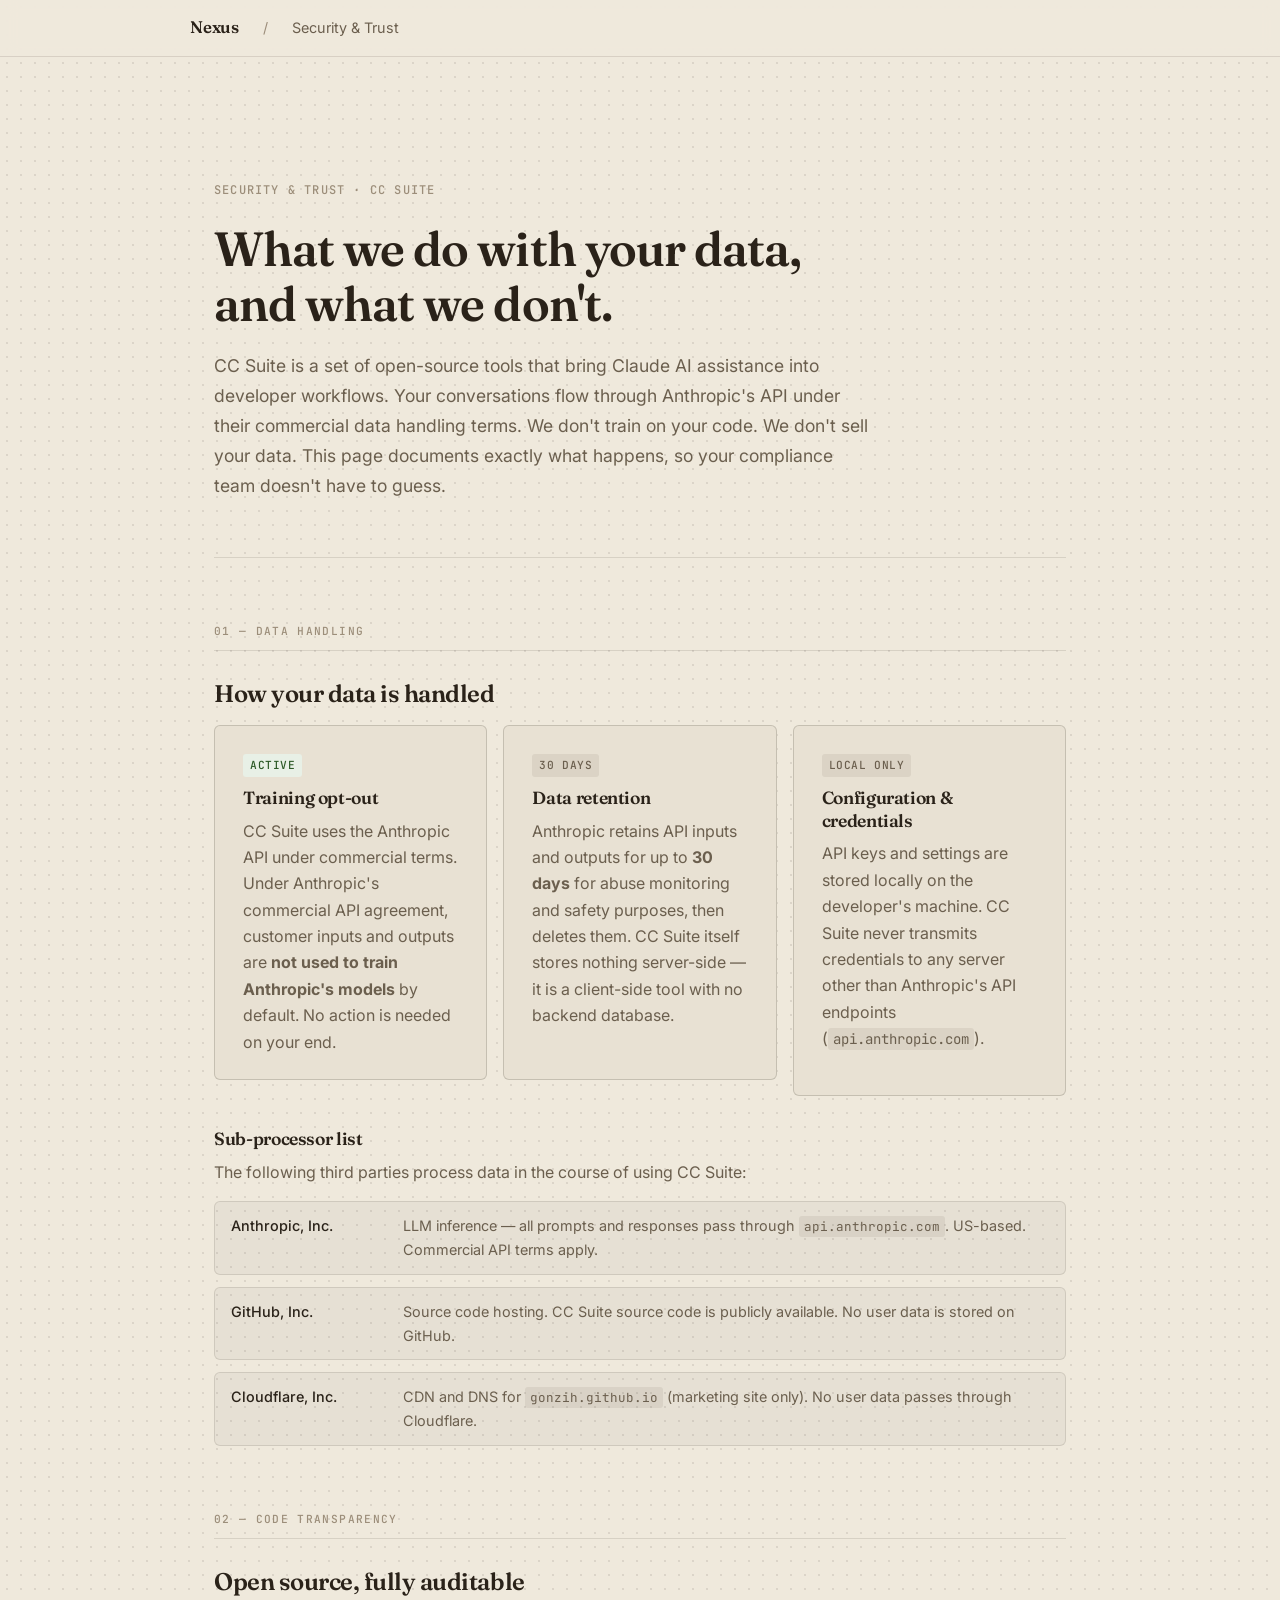
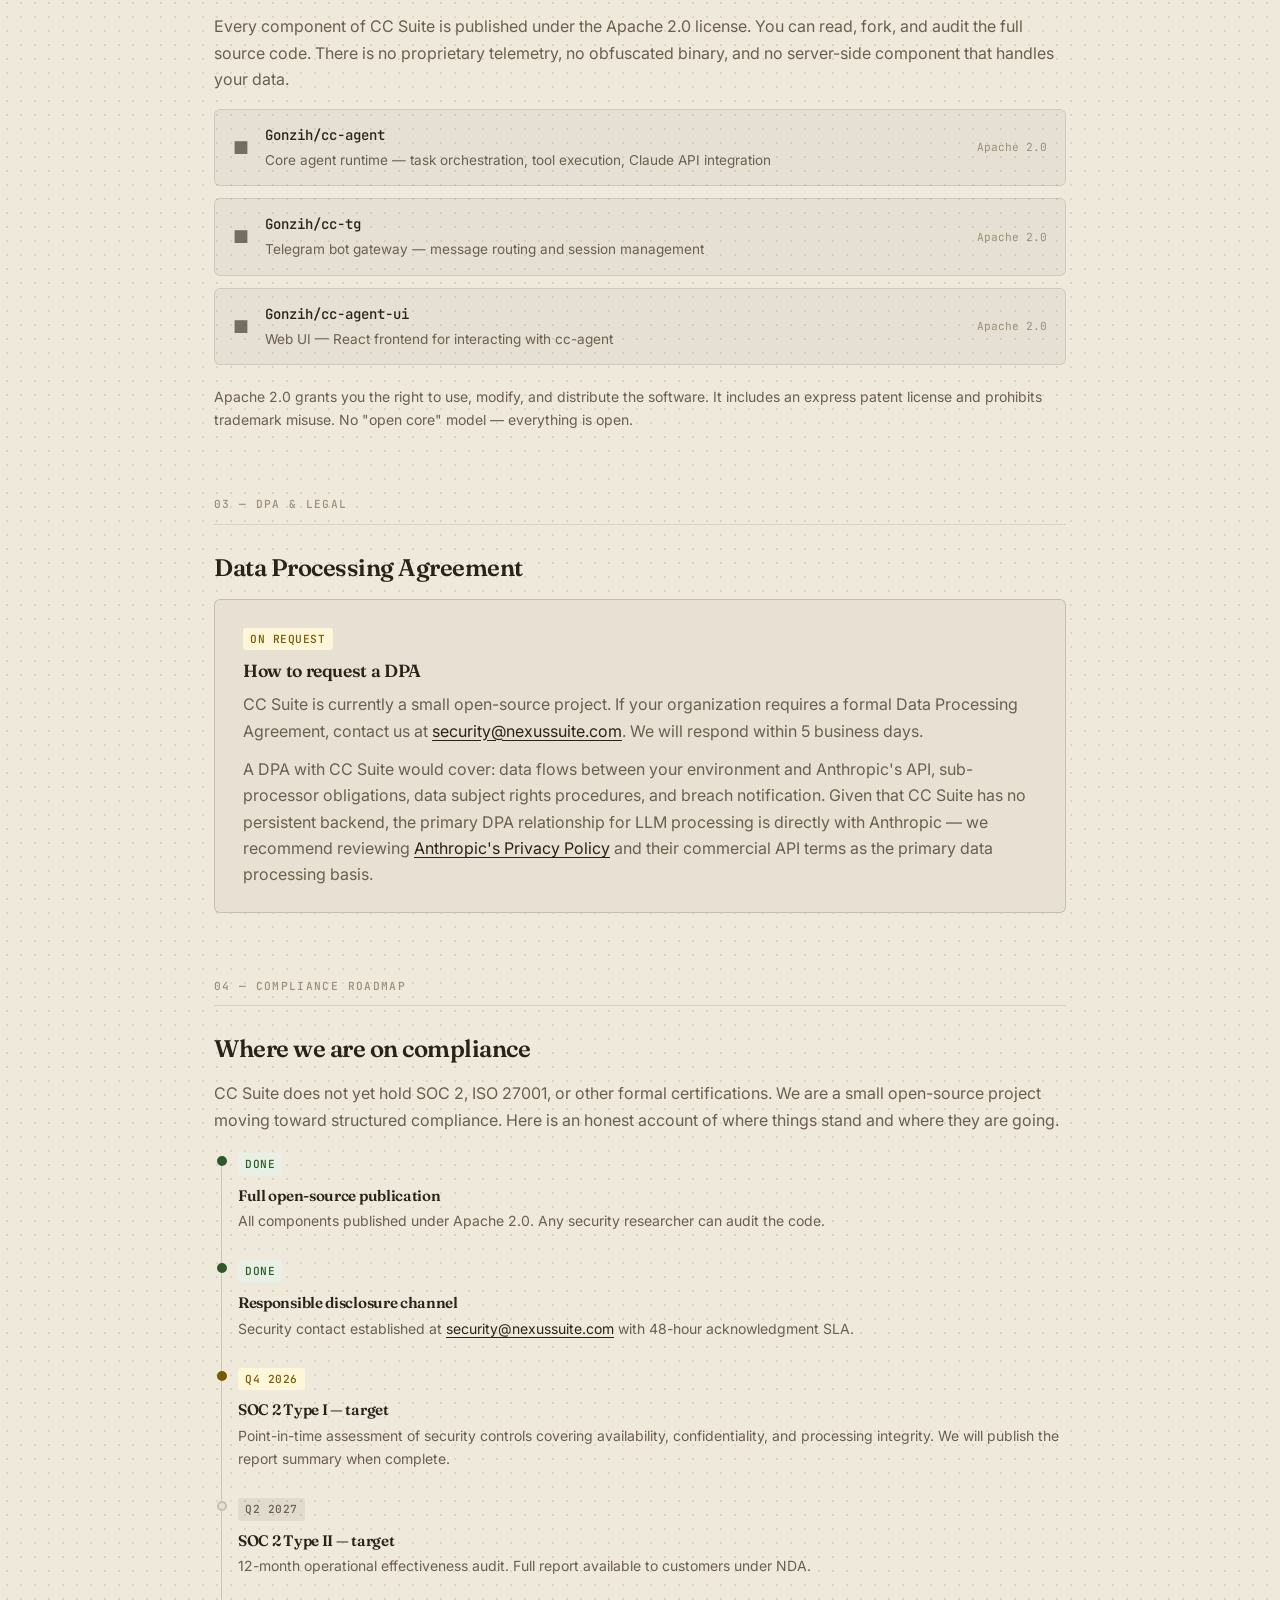
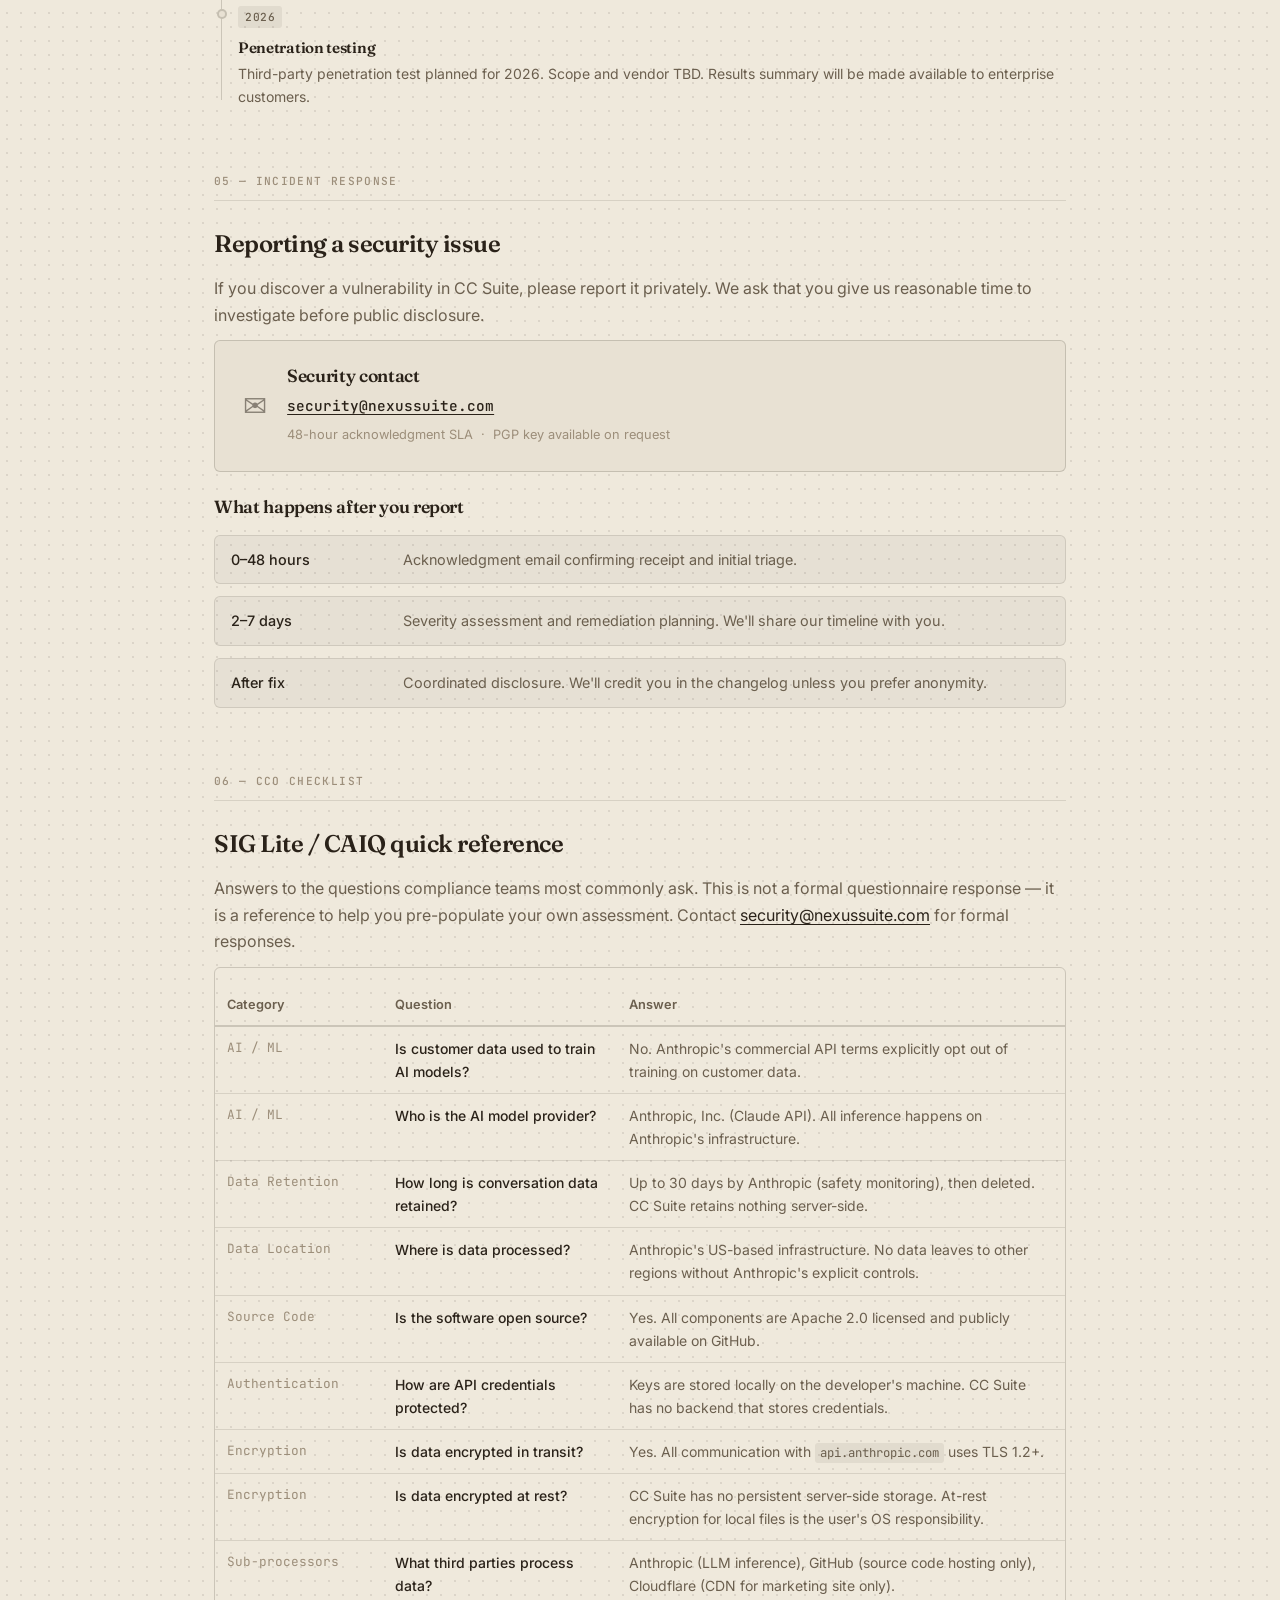
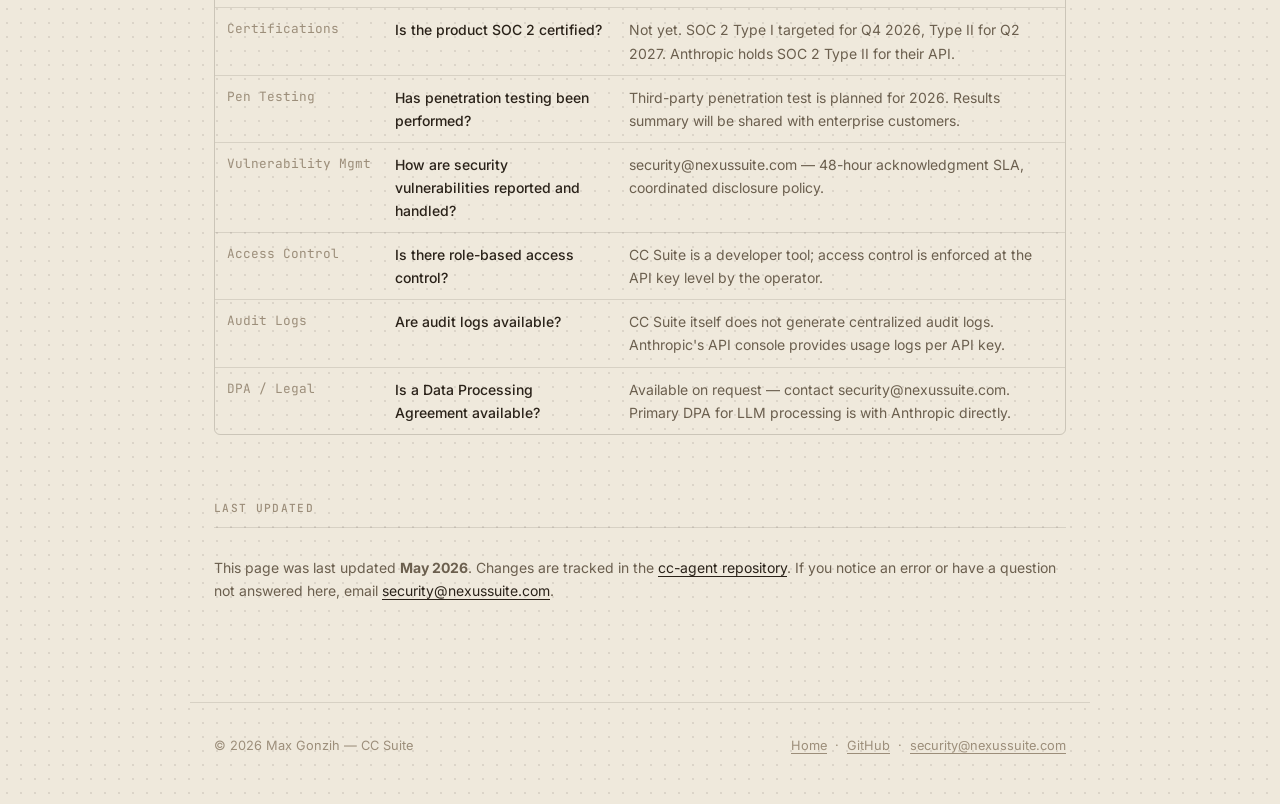
==== trust/index.html @ 4a2f0092 "feat: add CC Suite trust and security page at /trust Standalone static HTML page at trust/index.html" ====
<!DOCTYPE html>
<html lang="en">
<head>
  <meta charset="UTF-8" />
  <meta name="viewport" content="width=device-width, initial-scale=1.0" />
  <title>Security &amp; Trust — CC Suite</title>
  <meta name="description" content="CC Suite security posture, data handling practices, compliance roadmap, and contact information for enterprise and financial services buyers." />
  <meta name="author" content="Max Gonzih" />
  <meta name="theme-color" content="#efe9dc" />
  <link rel="icon" type="image/png" href="/favicon.png" />
  <link rel="icon" type="image/png" sizes="32x32" href="/favicon-32.png" />
  <link rel="preconnect" href="https://fonts.googleapis.com" />
  <link rel="preconnect" href="https://fonts.gstatic.com" crossorigin />
  <link href="https://fonts.googleapis.com/css2?family=Fraunces:ital,wght@0,400;0,600;1,400&family=Inter:wght@400;500;600&family=JetBrains+Mono:wght@400;500&display=swap" rel="stylesheet" />
  <style>
    :root {
      --bg:          #efe9dc;
      --bg-card:     #e8e1d3;
      --fg:          #2a2219;
      --fg-muted:    #6b5f4e;
      --fg-subtle:   #9c8e7a;
      --border:      rgba(42, 34, 25, 0.12);
      --border-mid:  rgba(42, 34, 25, 0.18);
      --accent:      #3b2f1e;
      --accent-light:#7c6a52;
      --green:       #2d5a27;
      --green-bg:    #e8f0e6;
      --yellow:      #7a5a00;
      --yellow-bg:   #fdf6d8;
      --radius:      6px;
    }

    *, *::before, *::after { box-sizing: border-box; margin: 0; padding: 0; }

    html { scroll-behavior: smooth; }

    body {
      background-color: var(--bg);
      color: var(--fg);
      font-family: Inter, system-ui, sans-serif;
      font-size: 16px;
      line-height: 1.65;
      min-height: 100vh;
      background-image: radial-gradient(rgba(42, 34, 25, 0.1) 1px, transparent 1px);
      background-size: 14px 14px;
    }

    /* ── Layout ── */
    .site-header {
      position: sticky;
      top: 0;
      z-index: 100;
      background: rgba(239, 233, 220, 0.88);
      backdrop-filter: blur(8px);
      -webkit-backdrop-filter: blur(8px);
      border-bottom: 1px solid var(--border);
      padding: 0 24px;
    }
    .header-inner {
      max-width: 900px;
      margin: 0 auto;
      display: flex;
      align-items: center;
      gap: 24px;
      height: 56px;
    }
    .header-inner a.home {
      font-family: 'Fraunces', Georgia, serif;
      font-weight: 600;
      font-size: 1.05rem;
      color: var(--fg);
      text-decoration: none;
      letter-spacing: -0.01em;
    }
    .header-inner a.home:hover { color: var(--accent-light); }
    .header-sep { color: var(--fg-subtle); font-size: 0.9rem; }
    .header-inner .current { color: var(--fg-muted); font-size: 0.9rem; }

    main {
      max-width: 900px;
      margin: 0 auto;
      padding: 60px 24px 100px;
    }

    /* ── Typography ── */
    h1, h2, h3 {
      font-family: 'Fraunces', Georgia, serif;
      font-weight: 600;
      letter-spacing: -0.02em;
      color: var(--fg);
    }
    h1 { font-size: clamp(2rem, 5vw, 3rem); line-height: 1.15; }
    h2 { font-size: 1.5rem; line-height: 1.25; margin-bottom: 16px; }
    h3 { font-size: 1.1rem; line-height: 1.3; margin-bottom: 8px; }

    p { margin-bottom: 12px; color: var(--fg-muted); }
    p:last-child { margin-bottom: 0; }

    a { color: var(--fg); text-underline-offset: 3px; }
    a:hover { color: var(--accent-light); }

    code {
      font-family: 'JetBrains Mono', monospace;
      font-size: 0.875em;
      background: rgba(42, 34, 25, 0.07);
      border-radius: 3px;
      padding: 2px 5px;
    }

    /* ── Hero ── */
    .hero {
      padding: 64px 0 56px;
      border-bottom: 1px solid var(--border);
      margin-bottom: 64px;
    }
    .hero-tag {
      font-family: 'JetBrains Mono', monospace;
      font-size: 0.75rem;
      font-weight: 500;
      letter-spacing: 0.1em;
      text-transform: uppercase;
      color: var(--fg-subtle);
      margin-bottom: 20px;
    }
    .hero h1 { margin-bottom: 20px; }
    .hero .lead {
      font-size: 1.1rem;
      line-height: 1.7;
      color: var(--fg-muted);
      max-width: 660px;
      margin-bottom: 0;
    }

    /* ── Sections ── */
    .section {
      margin-bottom: 64px;
    }
    .section-label {
      font-family: 'JetBrains Mono', monospace;
      font-size: 0.7rem;
      font-weight: 500;
      letter-spacing: 0.12em;
      text-transform: uppercase;
      color: var(--fg-subtle);
      margin-bottom: 10px;
    }
    .section-divider {
      border: none;
      border-top: 1px solid var(--border);
      margin-bottom: 28px;
    }

    /* ── Cards ── */
    .card {
      background: var(--bg-card);
      border: 1px solid var(--border-mid);
      border-radius: var(--radius);
      padding: 24px 28px;
      margin-bottom: 16px;
    }
    .card:last-child { margin-bottom: 0; }

    .card-grid {
      display: grid;
      grid-template-columns: repeat(auto-fill, minmax(260px, 1fr));
      gap: 16px;
    }

    /* ── Badges ── */
    .badge {
      display: inline-block;
      font-family: 'JetBrains Mono', monospace;
      font-size: 0.7rem;
      font-weight: 500;
      letter-spacing: 0.05em;
      text-transform: uppercase;
      border-radius: 3px;
      padding: 2px 7px;
      margin-bottom: 10px;
    }
    .badge-green  { background: var(--green-bg);  color: var(--green); }
    .badge-yellow { background: var(--yellow-bg); color: var(--yellow); }
    .badge-muted  { background: rgba(42,34,25,0.07); color: var(--fg-muted); }

    /* ── Sub-processor table ── */
    .proc-list {
      list-style: none;
      display: flex;
      flex-direction: column;
      gap: 12px;
      margin-top: 16px;
    }
    .proc-item {
      display: grid;
      grid-template-columns: 160px 1fr;
      gap: 12px;
      padding: 12px 16px;
      background: rgba(42,34,25,0.04);
      border-radius: var(--radius);
      border: 1px solid var(--border);
      font-size: 0.9rem;
    }
    .proc-name { font-weight: 500; color: var(--fg); }
    .proc-role { color: var(--fg-muted); }

    /* ── Repo card ── */
    .repo-list {
      display: flex;
      flex-direction: column;
      gap: 12px;
      margin-top: 16px;
    }
    .repo-item {
      display: flex;
      align-items: center;
      gap: 16px;
      padding: 14px 18px;
      background: rgba(42,34,25,0.04);
      border-radius: var(--radius);
      border: 1px solid var(--border);
      text-decoration: none;
      color: inherit;
      transition: border-color 0.15s, background 0.15s;
    }
    .repo-item:hover {
      border-color: var(--border-mid);
      background: rgba(42,34,25,0.07);
      color: inherit;
    }
    .repo-icon {
      font-size: 1.1rem;
      flex-shrink: 0;
      opacity: 0.6;
    }
    .repo-name {
      font-family: 'JetBrains Mono', monospace;
      font-size: 0.875rem;
      font-weight: 500;
      color: var(--fg);
    }
    .repo-desc {
      font-size: 0.85rem;
      color: var(--fg-muted);
      margin-top: 2px;
    }
    .repo-license {
      margin-left: auto;
      font-family: 'JetBrains Mono', monospace;
      font-size: 0.7rem;
      color: var(--fg-subtle);
      flex-shrink: 0;
    }

    /* ── Timeline ── */
    .timeline {
      position: relative;
      padding-left: 24px;
      margin-top: 16px;
    }
    .timeline::before {
      content: '';
      position: absolute;
      left: 7px;
      top: 8px;
      bottom: 8px;
      width: 1px;
      background: var(--border-mid);
    }
    .timeline-item {
      position: relative;
      margin-bottom: 24px;
    }
    .timeline-item:last-child { margin-bottom: 0; }
    .timeline-dot {
      position: absolute;
      left: -21px;
      top: 7px;
      width: 10px;
      height: 10px;
      border-radius: 50%;
      background: var(--bg-card);
      border: 2px solid var(--border-mid);
    }
    .timeline-dot.done  { background: var(--green); border-color: var(--green); }
    .timeline-dot.next  { background: var(--yellow); border-color: var(--yellow); }
    .timeline-item h3 { margin-bottom: 4px; font-size: 0.95rem; }
    .timeline-item p  { font-size: 0.875rem; margin-bottom: 0; }

    /* ── CCO Checklist table ── */
    .checklist-table {
      width: 100%;
      border-collapse: collapse;
      font-size: 0.875rem;
      margin-top: 16px;
    }
    .checklist-table thead tr {
      border-bottom: 2px solid var(--border-mid);
    }
    .checklist-table th {
      text-align: left;
      padding: 10px 12px;
      font-weight: 600;
      font-size: 0.8rem;
      color: var(--fg-muted);
      white-space: nowrap;
    }
    .checklist-table td {
      padding: 10px 12px;
      border-bottom: 1px solid var(--border);
      vertical-align: top;
      color: var(--fg-muted);
    }
    .checklist-table td:first-child {
      font-family: 'JetBrains Mono', monospace;
      font-size: 0.8rem;
      color: var(--fg-subtle);
      white-space: nowrap;
    }
    .checklist-table td:nth-child(2) {
      color: var(--fg);
      font-weight: 500;
    }
    .checklist-table tr:last-child td { border-bottom: none; }

    .table-wrap {
      overflow-x: auto;
      border: 1px solid var(--border-mid);
      border-radius: var(--radius);
    }

    /* ── Contact card ── */
    .contact-card {
      display: flex;
      align-items: center;
      gap: 20px;
      padding: 24px 28px;
      background: var(--bg-card);
      border: 1px solid var(--border-mid);
      border-radius: var(--radius);
    }
    .contact-icon { font-size: 1.8rem; opacity: 0.5; }
    .contact-card h3 { margin-bottom: 4px; }
    .contact-card p  { margin-bottom: 0; font-size: 0.875rem; }
    .contact-email {
      font-family: 'JetBrains Mono', monospace;
      font-size: 0.9rem;
      font-weight: 500;
    }
    .sla-note {
      display: inline-block;
      margin-top: 6px;
      font-size: 0.8rem;
      color: var(--fg-subtle);
    }

    /* ── Footer ── */
    footer {
      max-width: 900px;
      margin: 0 auto;
      padding: 32px 24px 48px;
      border-top: 1px solid var(--border);
      display: flex;
      align-items: center;
      justify-content: space-between;
      gap: 16px;
      flex-wrap: wrap;
    }
    footer p {
      font-size: 0.8rem;
      color: var(--fg-subtle);
      margin: 0;
    }
    footer a { color: var(--fg-subtle); }
    footer a:hover { color: var(--fg-muted); }

    /* ── Responsive ── */
    @media (max-width: 640px) {
      main { padding: 40px 16px 80px; }
      .hero { padding: 48px 0 40px; }
      .card { padding: 18px 20px; }
      .proc-item { grid-template-columns: 1fr; }
      .contact-card { flex-direction: column; align-items: flex-start; gap: 12px; }
      footer { flex-direction: column; gap: 8px; }
    }
  </style>
</head>
<body>

  <!-- Navigation -->
  <header class="site-header">
    <div class="header-inner">
      <a href="/" class="home">Nexus</a>
      <span class="header-sep">/</span>
      <span class="current">Security &amp; Trust</span>
    </div>
  </header>

  <main>

    <!-- ── Hero ── -->
    <section class="hero" id="top">
      <div class="hero-tag">Security &amp; Trust · CC Suite</div>
      <h1>What we do with your data,<br />and what we don't.</h1>
      <p class="lead">
        CC Suite is a set of open-source tools that bring Claude AI assistance into developer
        workflows. Your conversations flow through Anthropic's API under their commercial data
        handling terms. We don't train on your code. We don't sell your data. This page documents
        exactly what happens, so your compliance team doesn't have to guess.
      </p>
    </section>

    <!-- ── Data Handling ── -->
    <section class="section" id="data-handling">
      <div class="section-label">01 — Data Handling</div>
      <hr class="section-divider" />
      <h2>How your data is handled</h2>

      <div class="card-grid">
        <div class="card">
          <span class="badge badge-green">Active</span>
          <h3>Training opt-out</h3>
          <p>CC Suite uses the Anthropic API under commercial terms. Under Anthropic's commercial
          API agreement, customer inputs and outputs are <strong>not used to train Anthropic's
          models</strong> by default. No action is needed on your end.</p>
        </div>
        <div class="card">
          <span class="badge badge-muted">30 days</span>
          <h3>Data retention</h3>
          <p>Anthropic retains API inputs and outputs for up to <strong>30 days</strong> for
          abuse monitoring and safety purposes, then deletes them. CC Suite itself stores nothing
          server-side — it is a client-side tool with no backend database.</p>
        </div>
        <div class="card">
          <span class="badge badge-muted">Local only</span>
          <h3>Configuration &amp; credentials</h3>
          <p>API keys and settings are stored locally on the developer's machine. CC Suite
          never transmits credentials to any server other than Anthropic's API endpoints
          (<code>api.anthropic.com</code>).</p>
        </div>
      </div>

      <div style="margin-top: 32px;">
        <h3>Sub-processor list</h3>
        <p>The following third parties process data in the course of using CC Suite:</p>
        <ul class="proc-list">
          <li class="proc-item">
            <span class="proc-name">Anthropic, Inc.</span>
            <span class="proc-role">LLM inference — all prompts and responses pass through <code>api.anthropic.com</code>. US-based. Commercial API terms apply.</span>
          </li>
          <li class="proc-item">
            <span class="proc-name">GitHub, Inc.</span>
            <span class="proc-role">Source code hosting. CC Suite source code is publicly available. No user data is stored on GitHub.</span>
          </li>
          <li class="proc-item">
            <span class="proc-name">Cloudflare, Inc.</span>
            <span class="proc-role">CDN and DNS for <code>gonzih.github.io</code> (marketing site only). No user data passes through Cloudflare.</span>
          </li>
        </ul>
      </div>
    </section>

    <!-- ── Code Transparency ── -->
    <section class="section" id="code-transparency">
      <div class="section-label">02 — Code Transparency</div>
      <hr class="section-divider" />
      <h2>Open source, fully auditable</h2>
      <p>Every component of CC Suite is published under the Apache 2.0 license. You can read,
      fork, and audit the full source code. There is no proprietary telemetry, no obfuscated
      binary, and no server-side component that handles your data.</p>

      <div class="repo-list">
        <a class="repo-item" href="https://github.com/Gonzih/cc-agent" target="_blank" rel="noopener noreferrer">
          <span class="repo-icon">&#9632;</span>
          <div>
            <div class="repo-name">Gonzih/cc-agent</div>
            <div class="repo-desc">Core agent runtime — task orchestration, tool execution, Claude API integration</div>
          </div>
          <span class="repo-license">Apache 2.0</span>
        </a>
        <a class="repo-item" href="https://github.com/Gonzih/cc-tg" target="_blank" rel="noopener noreferrer">
          <span class="repo-icon">&#9632;</span>
          <div>
            <div class="repo-name">Gonzih/cc-tg</div>
            <div class="repo-desc">Telegram bot gateway — message routing and session management</div>
          </div>
          <span class="repo-license">Apache 2.0</span>
        </a>
        <a class="repo-item" href="https://github.com/Gonzih/cc-agent-ui" target="_blank" rel="noopener noreferrer">
          <span class="repo-icon">&#9632;</span>
          <div>
            <div class="repo-name">Gonzih/cc-agent-ui</div>
            <div class="repo-desc">Web UI — React frontend for interacting with cc-agent</div>
          </div>
          <span class="repo-license">Apache 2.0</span>
        </a>
      </div>

      <p style="margin-top: 20px; font-size: 0.875rem;">
        Apache 2.0 grants you the right to use, modify, and distribute the software.
        It includes an express patent license and prohibits trademark misuse.
        No "open core" model — everything is open.
      </p>
    </section>

    <!-- ── DPA & Legal ── -->
    <section class="section" id="dpa">
      <div class="section-label">03 — DPA &amp; Legal</div>
      <hr class="section-divider" />
      <h2>Data Processing Agreement</h2>
      <div class="card">
        <span class="badge badge-yellow">On request</span>
        <h3>How to request a DPA</h3>
        <p>
          CC Suite is currently a small open-source project. If your organization requires a
          formal Data Processing Agreement, contact us at
          <a href="mailto:security@nexussuite.com">security@nexussuite.com</a>.
          We will respond within 5 business days.
        </p>
        <p>
          A DPA with CC Suite would cover: data flows between your environment and Anthropic's
          API, sub-processor obligations, data subject rights procedures, and breach notification.
          Given that CC Suite has no persistent backend, the primary DPA relationship for LLM
          processing is directly with Anthropic — we recommend reviewing
          <a href="https://www.anthropic.com/legal/privacy" target="_blank" rel="noopener noreferrer">Anthropic's Privacy Policy</a>
          and their commercial API terms as the primary data processing basis.
        </p>
      </div>
    </section>

    <!-- ── Compliance Roadmap ── -->
    <section class="section" id="compliance">
      <div class="section-label">04 — Compliance Roadmap</div>
      <hr class="section-divider" />
      <h2>Where we are on compliance</h2>
      <p>
        CC Suite does not yet hold SOC 2, ISO 27001, or other formal certifications.
        We are a small open-source project moving toward structured compliance.
        Here is an honest account of where things stand and where they are going.
      </p>

      <div class="timeline">
        <div class="timeline-item">
          <div class="timeline-dot done"></div>
          <span class="badge badge-green">Done</span>
          <h3>Full open-source publication</h3>
          <p>All components published under Apache 2.0. Any security researcher can audit the code.</p>
        </div>
        <div class="timeline-item">
          <div class="timeline-dot done"></div>
          <span class="badge badge-green">Done</span>
          <h3>Responsible disclosure channel</h3>
          <p>Security contact established at <a href="mailto:security@nexussuite.com">security@nexussuite.com</a> with 48-hour acknowledgment SLA.</p>
        </div>
        <div class="timeline-item">
          <div class="timeline-dot next"></div>
          <span class="badge badge-yellow">Q4 2026</span>
          <h3>SOC 2 Type I — target</h3>
          <p>Point-in-time assessment of security controls covering availability, confidentiality,
          and processing integrity. We will publish the report summary when complete.</p>
        </div>
        <div class="timeline-item">
          <div class="timeline-dot"></div>
          <span class="badge badge-muted">Q2 2027</span>
          <h3>SOC 2 Type II — target</h3>
          <p>12-month operational effectiveness audit. Full report available to customers under NDA.</p>
        </div>
        <div class="timeline-item">
          <div class="timeline-dot"></div>
          <span class="badge badge-muted">2026</span>
          <h3>Penetration testing</h3>
          <p>Third-party penetration test planned for 2026. Scope and vendor TBD. Results summary
          will be made available to enterprise customers.</p>
        </div>
      </div>
    </section>

    <!-- ── Incident Response ── -->
    <section class="section" id="incident-response">
      <div class="section-label">05 — Incident Response</div>
      <hr class="section-divider" />
      <h2>Reporting a security issue</h2>
      <p>
        If you discover a vulnerability in CC Suite, please report it privately.
        We ask that you give us reasonable time to investigate before public disclosure.
      </p>

      <div class="contact-card">
        <div class="contact-icon">&#9993;</div>
        <div>
          <h3>Security contact</h3>
          <a class="contact-email" href="mailto:security@nexussuite.com">security@nexussuite.com</a>
          <br />
          <span class="sla-note">48-hour acknowledgment SLA &nbsp;·&nbsp; PGP key available on request</span>
        </div>
      </div>

      <div style="margin-top: 24px;">
        <h3>What happens after you report</h3>
        <ul class="proc-list">
          <li class="proc-item">
            <span class="proc-name">0–48 hours</span>
            <span class="proc-role">Acknowledgment email confirming receipt and initial triage.</span>
          </li>
          <li class="proc-item">
            <span class="proc-name">2–7 days</span>
            <span class="proc-role">Severity assessment and remediation planning. We'll share our timeline with you.</span>
          </li>
          <li class="proc-item">
            <span class="proc-name">After fix</span>
            <span class="proc-role">Coordinated disclosure. We'll credit you in the changelog unless you prefer anonymity.</span>
          </li>
        </ul>
      </div>
    </section>

    <!-- ── CCO Checklist ── -->
    <section class="section" id="cco-checklist">
      <div class="section-label">06 — CCO Checklist</div>
      <hr class="section-divider" />
      <h2>SIG Lite / CAIQ quick reference</h2>
      <p>
        Answers to the questions compliance teams most commonly ask. This is not a formal
        questionnaire response — it is a reference to help you pre-populate your own assessment.
        Contact <a href="mailto:security@nexussuite.com">security@nexussuite.com</a> for
        formal responses.
      </p>

      <div class="table-wrap">
        <table class="checklist-table">
          <thead>
            <tr>
              <th>Category</th>
              <th>Question</th>
              <th>Answer</th>
            </tr>
          </thead>
          <tbody>
            <tr>
              <td>AI / ML</td>
              <td>Is customer data used to train AI models?</td>
              <td>No. Anthropic's commercial API terms explicitly opt out of training on customer data.</td>
            </tr>
            <tr>
              <td>AI / ML</td>
              <td>Who is the AI model provider?</td>
              <td>Anthropic, Inc. (Claude API). All inference happens on Anthropic's infrastructure.</td>
            </tr>
            <tr>
              <td>Data Retention</td>
              <td>How long is conversation data retained?</td>
              <td>Up to 30 days by Anthropic (safety monitoring), then deleted. CC Suite retains nothing server-side.</td>
            </tr>
            <tr>
              <td>Data Location</td>
              <td>Where is data processed?</td>
              <td>Anthropic's US-based infrastructure. No data leaves to other regions without Anthropic's explicit controls.</td>
            </tr>
            <tr>
              <td>Source Code</td>
              <td>Is the software open source?</td>
              <td>Yes. All components are Apache 2.0 licensed and publicly available on GitHub.</td>
            </tr>
            <tr>
              <td>Authentication</td>
              <td>How are API credentials protected?</td>
              <td>Keys are stored locally on the developer's machine. CC Suite has no backend that stores credentials.</td>
            </tr>
            <tr>
              <td>Encryption</td>
              <td>Is data encrypted in transit?</td>
              <td>Yes. All communication with <code>api.anthropic.com</code> uses TLS 1.2+.</td>
            </tr>
            <tr>
              <td>Encryption</td>
              <td>Is data encrypted at rest?</td>
              <td>CC Suite has no persistent server-side storage. At-rest encryption for local files is the user's OS responsibility.</td>
            </tr>
            <tr>
              <td>Sub-processors</td>
              <td>What third parties process data?</td>
              <td>Anthropic (LLM inference), GitHub (source code hosting only), Cloudflare (CDN for marketing site only).</td>
            </tr>
            <tr>
              <td>Certifications</td>
              <td>Is the product SOC 2 certified?</td>
              <td>Not yet. SOC 2 Type I targeted for Q4 2026, Type II for Q2 2027. Anthropic holds SOC 2 Type II for their API.</td>
            </tr>
            <tr>
              <td>Pen Testing</td>
              <td>Has penetration testing been performed?</td>
              <td>Third-party penetration test is planned for 2026. Results summary will be shared with enterprise customers.</td>
            </tr>
            <tr>
              <td>Vulnerability Mgmt</td>
              <td>How are security vulnerabilities reported and handled?</td>
              <td>security@nexussuite.com — 48-hour acknowledgment SLA, coordinated disclosure policy.</td>
            </tr>
            <tr>
              <td>Access Control</td>
              <td>Is there role-based access control?</td>
              <td>CC Suite is a developer tool; access control is enforced at the API key level by the operator.</td>
            </tr>
            <tr>
              <td>Audit Logs</td>
              <td>Are audit logs available?</td>
              <td>CC Suite itself does not generate centralized audit logs. Anthropic's API console provides usage logs per API key.</td>
            </tr>
            <tr>
              <td>DPA / Legal</td>
              <td>Is a Data Processing Agreement available?</td>
              <td>Available on request — contact security@nexussuite.com. Primary DPA for LLM processing is with Anthropic directly.</td>
            </tr>
          </tbody>
        </table>
      </div>
    </section>

    <!-- ── Last updated ── -->
    <section class="section" style="margin-bottom: 0;">
      <div class="section-label">Last updated</div>
      <hr class="section-divider" />
      <p style="font-size: 0.875rem;">
        This page was last updated <strong>May 2026</strong>.
        Changes are tracked in the
        <a href="https://github.com/Gonzih/cc-agent" target="_blank" rel="noopener noreferrer">cc-agent repository</a>.
        If you notice an error or have a question not answered here,
        email <a href="mailto:security@nexussuite.com">security@nexussuite.com</a>.
      </p>
    </section>

  </main>

  <footer>
    <p>&copy; 2026 Max Gonzih &mdash; CC Suite</p>
    <p>
      <a href="/">Home</a> &nbsp;&middot;&nbsp;
      <a href="https://github.com/Gonzih/cc-agent" target="_blank" rel="noopener noreferrer">GitHub</a> &nbsp;&middot;&nbsp;
      <a href="mailto:security@nexussuite.com">security@nexussuite.com</a>
    </p>
  </footer>

</body>
</html>
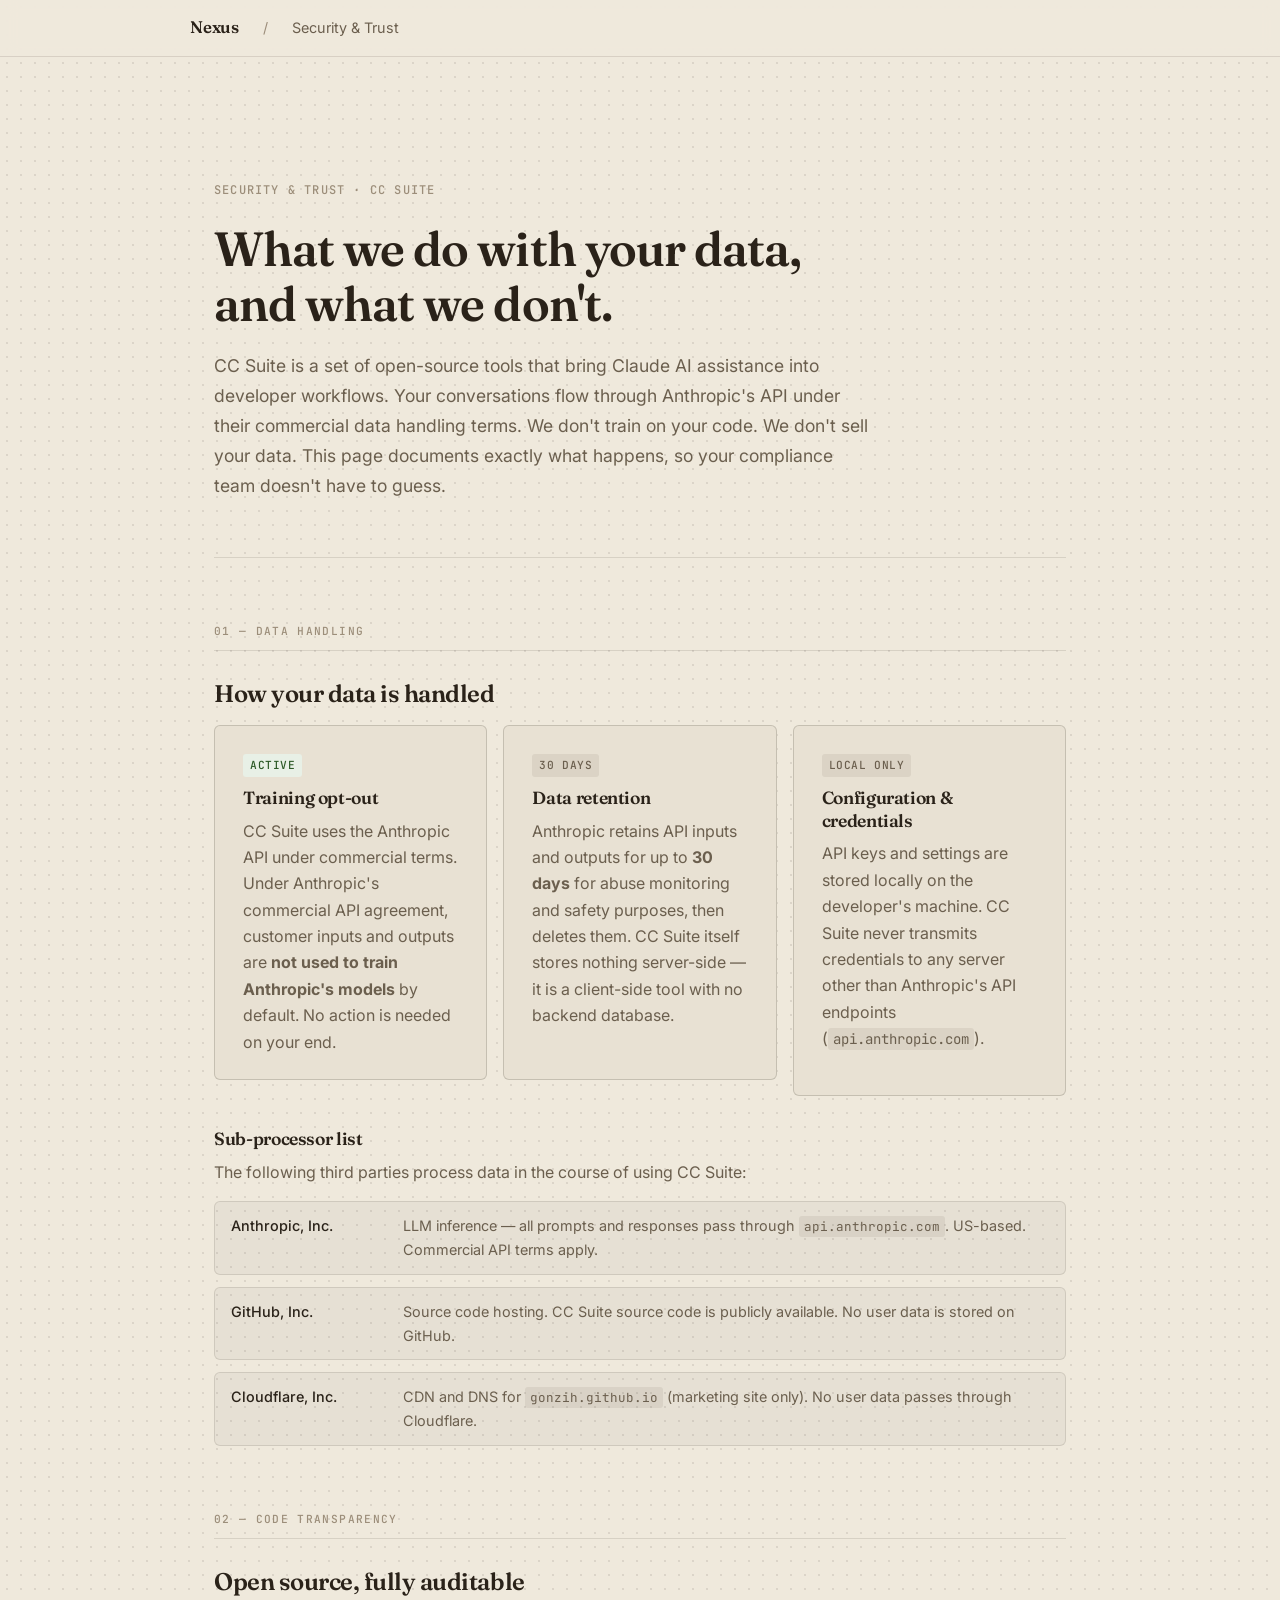
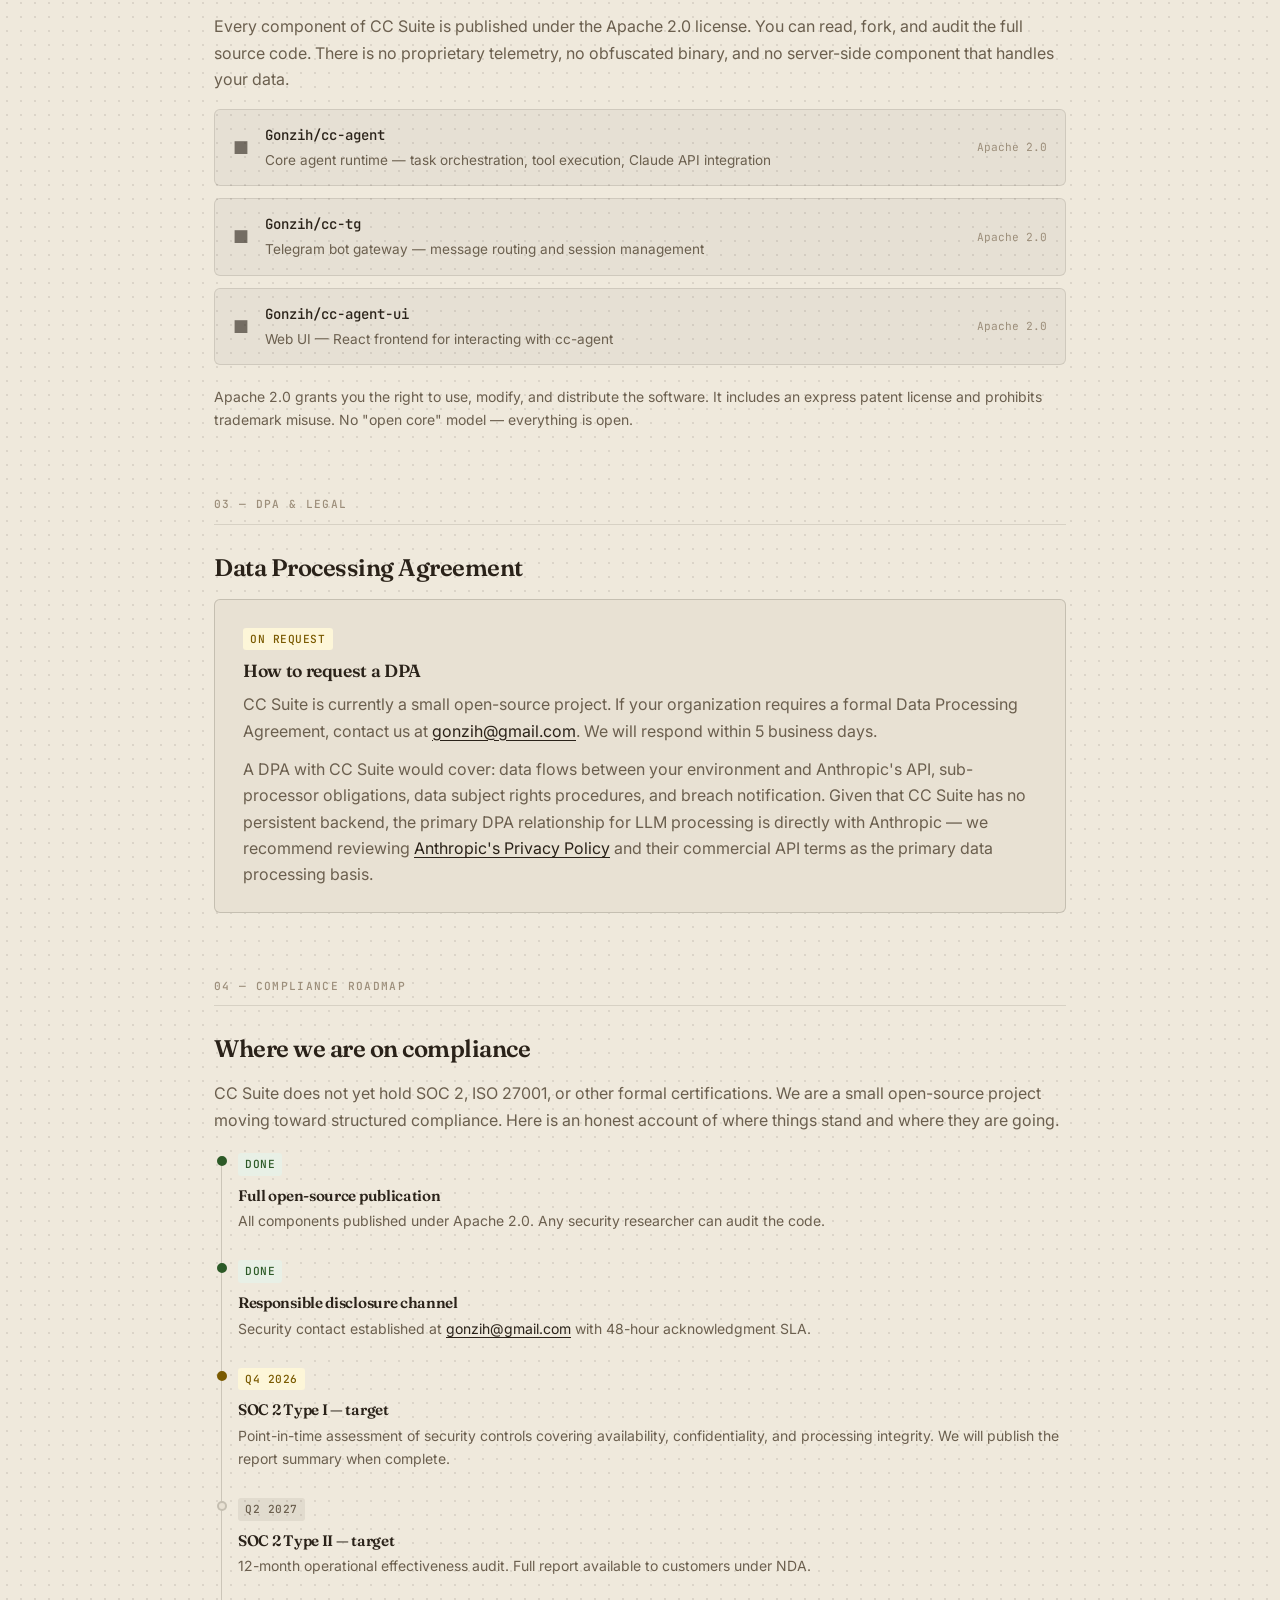
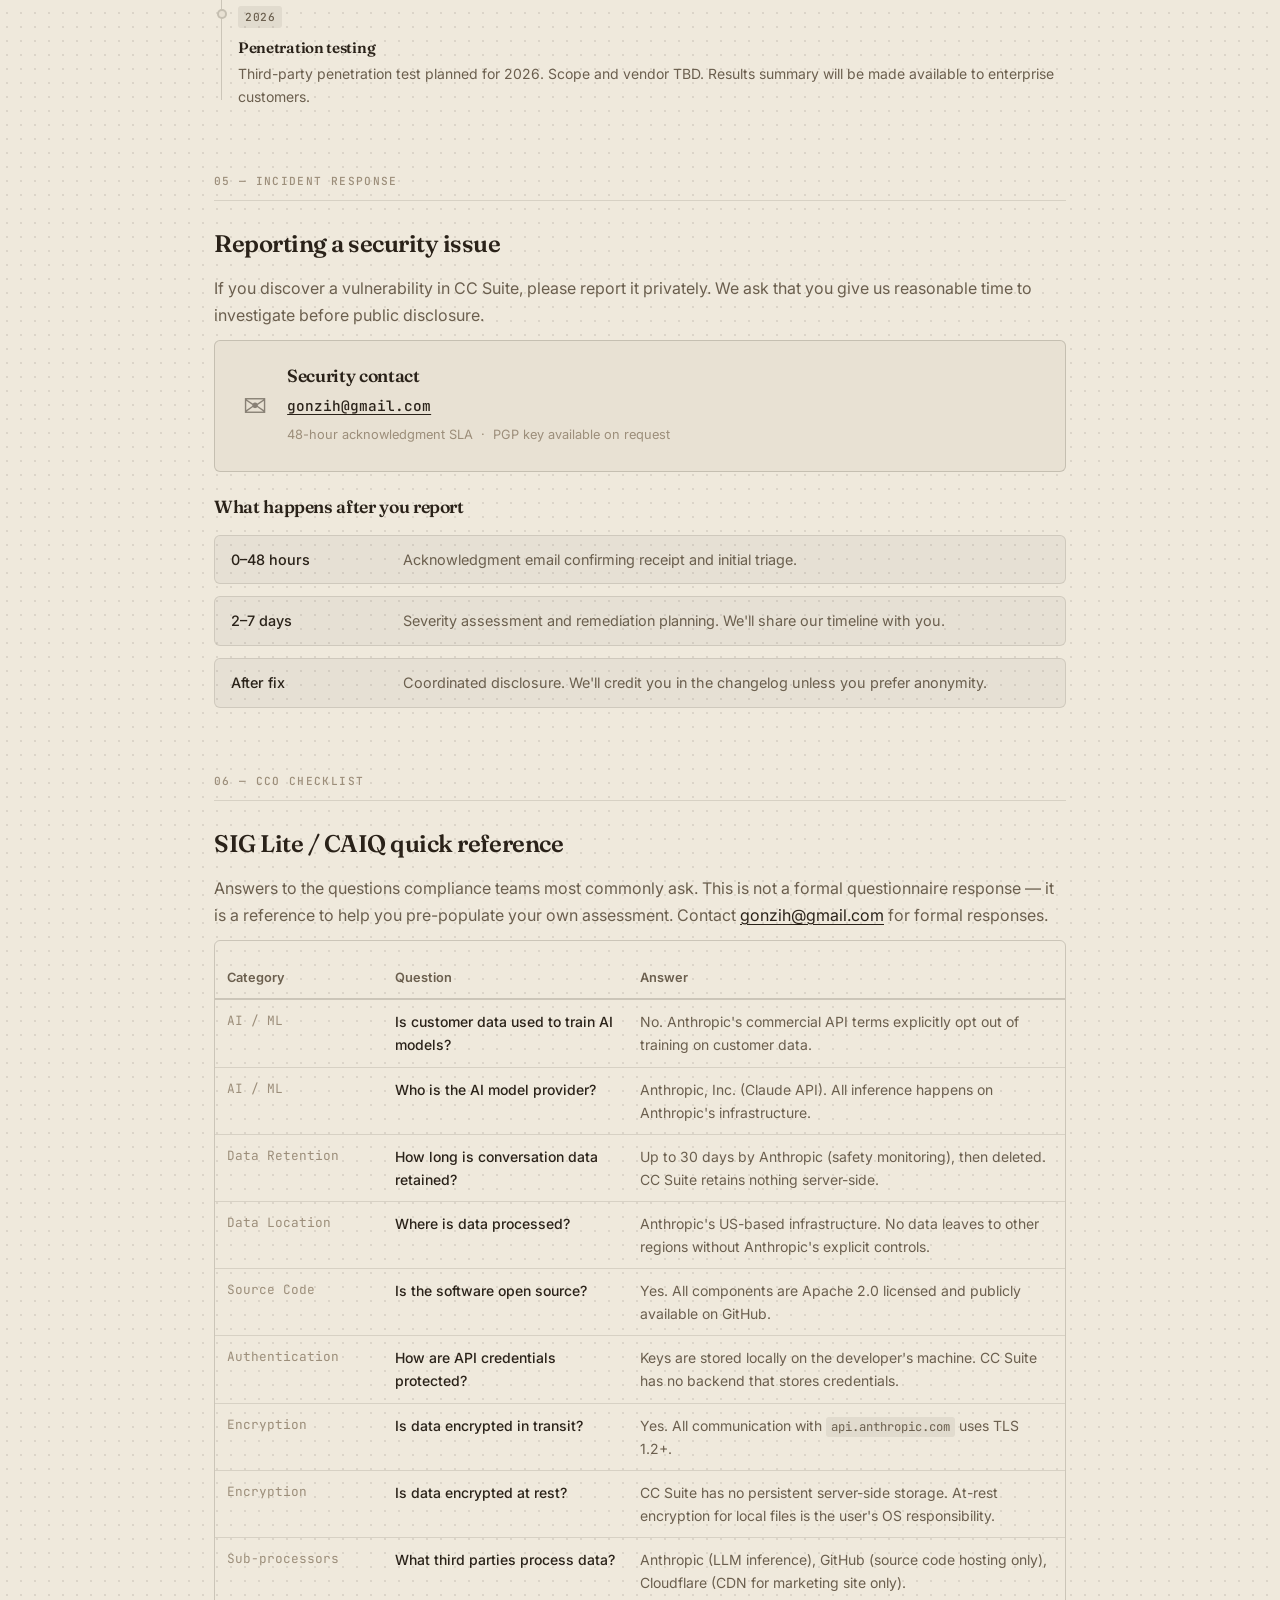
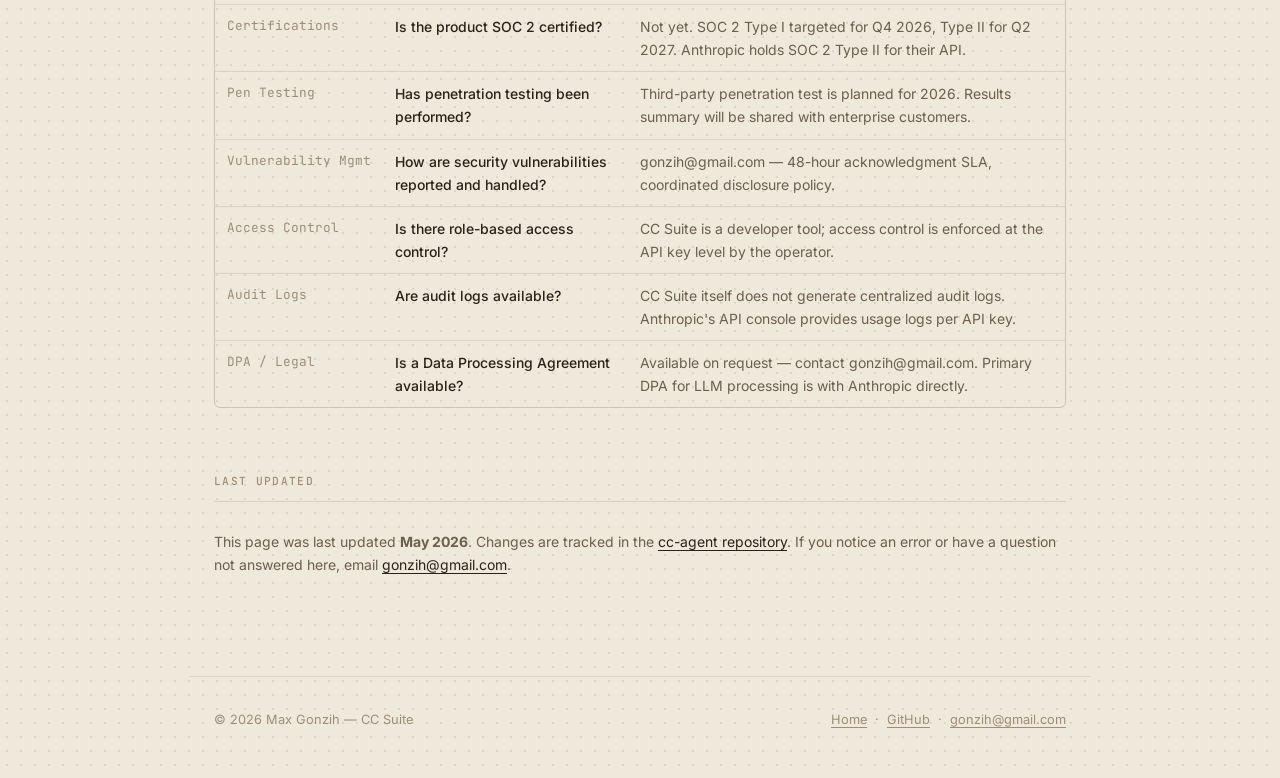
==== commit 720760ff: "fix: replace nexussuite.com email with gonzih@gmail.com on trust page Replace all 8 occurrences of s" ====
--- a/trust/index.html
+++ b/trust/index.html
@@ -513,7 +513,7 @@
         <p>
           CC Suite is currently a small open-source project. If your organization requires a
           formal Data Processing Agreement, contact us at
-          <a href="mailto:security@nexussuite.com">security@nexussuite.com</a>.
+          <a href="mailto:gonzih@gmail.com">gonzih@gmail.com</a>.
           We will respond within 5 business days.
         </p>
         <p>
@@ -549,7 +549,7 @@
           <div class="timeline-dot done"></div>
           <span class="badge badge-green">Done</span>
           <h3>Responsible disclosure channel</h3>
-          <p>Security contact established at <a href="mailto:security@nexussuite.com">security@nexussuite.com</a> with 48-hour acknowledgment SLA.</p>
+          <p>Security contact established at <a href="mailto:gonzih@gmail.com">gonzih@gmail.com</a> with 48-hour acknowledgment SLA.</p>
         </div>
         <div class="timeline-item">
           <div class="timeline-dot next"></div>
@@ -588,7 +588,7 @@
         <div class="contact-icon">&#9993;</div>
         <div>
           <h3>Security contact</h3>
-          <a class="contact-email" href="mailto:security@nexussuite.com">security@nexussuite.com</a>
+          <a class="contact-email" href="mailto:gonzih@gmail.com">gonzih@gmail.com</a>
           <br />
           <span class="sla-note">48-hour acknowledgment SLA &nbsp;·&nbsp; PGP key available on request</span>
         </div>
@@ -621,7 +621,7 @@
       <p>
         Answers to the questions compliance teams most commonly ask. This is not a formal
         questionnaire response — it is a reference to help you pre-populate your own assessment.
-        Contact <a href="mailto:security@nexussuite.com">security@nexussuite.com</a> for
+        Contact <a href="mailto:gonzih@gmail.com">gonzih@gmail.com</a> for
         formal responses.
       </p>
 
@@ -693,7 +693,7 @@
             <tr>
               <td>Vulnerability Mgmt</td>
               <td>How are security vulnerabilities reported and handled?</td>
-              <td>security@nexussuite.com — 48-hour acknowledgment SLA, coordinated disclosure policy.</td>
+              <td>gonzih@gmail.com — 48-hour acknowledgment SLA, coordinated disclosure policy.</td>
             </tr>
             <tr>
               <td>Access Control</td>
@@ -708,7 +708,7 @@
             <tr>
               <td>DPA / Legal</td>
               <td>Is a Data Processing Agreement available?</td>
-              <td>Available on request — contact security@nexussuite.com. Primary DPA for LLM processing is with Anthropic directly.</td>
+              <td>Available on request — contact gonzih@gmail.com. Primary DPA for LLM processing is with Anthropic directly.</td>
             </tr>
           </tbody>
         </table>
@@ -724,7 +724,7 @@
         Changes are tracked in the
         <a href="https://github.com/Gonzih/cc-agent" target="_blank" rel="noopener noreferrer">cc-agent repository</a>.
         If you notice an error or have a question not answered here,
-        email <a href="mailto:security@nexussuite.com">security@nexussuite.com</a>.
+        email <a href="mailto:gonzih@gmail.com">gonzih@gmail.com</a>.
       </p>
     </section>
 
@@ -735,7 +735,7 @@
     <p>
       <a href="/">Home</a> &nbsp;&middot;&nbsp;
       <a href="https://github.com/Gonzih/cc-agent" target="_blank" rel="noopener noreferrer">GitHub</a> &nbsp;&middot;&nbsp;
-      <a href="mailto:security@nexussuite.com">security@nexussuite.com</a>
+      <a href="mailto:gonzih@gmail.com">gonzih@gmail.com</a>
     </p>
   </footer>
 
